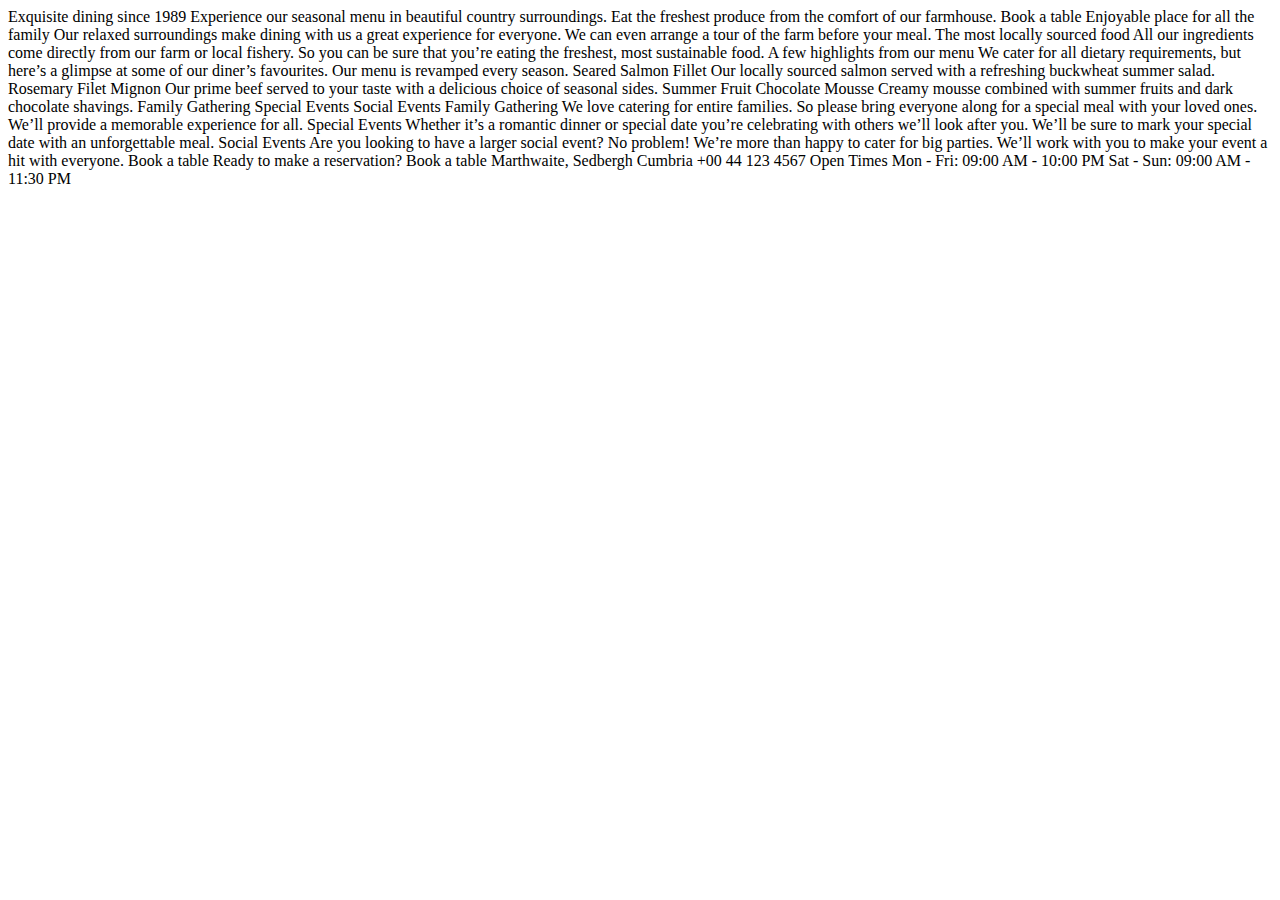
==== starter-code/index.html @ 9a31bda8 "Initializing repo with assets" ====
<!DOCTYPE html>
<html lang="en">
<head>
  <meta charset="UTF-8">
  <meta name="viewport" content="width=device-width, initial-scale=1.0">

  <link rel="icon" type="image/png" sizes="32x32" href="./images/favicon-32x32.png">
  
  <title>Frontend Mentor | Dine Website Challenge</title>
</head>
<body>

  Exquisite dining since 1989

  Experience our seasonal menu in beautiful country surroundings. Eat the freshest produce from 
  the comfort of our farmhouse.

  Book a table



  Enjoyable place for all the family

  Our relaxed surroundings make dining with us a great experience for everyone. We can even arrange 
  a tour of the farm before your meal.

  The most locally sourced food

  All our ingredients come directly from our farm or local fishery. So you can be sure that you’re 
  eating the freshest, most sustainable food.



  A few highlights from our menu

  We cater for all dietary requirements, but here’s a glimpse at some of our diner’s favourites. 
  Our menu is revamped every season.

  Seared Salmon Fillet
  Our locally sourced salmon served with a refreshing buckwheat summer salad.

  Rosemary Filet Mignon
  Our prime beef served to your taste with a delicious choice of seasonal sides.

  Summer Fruit Chocolate Mousse
  Creamy mousse combined with summer fruits and dark chocolate shavings.



  Family Gathering
  Special Events
  Social Events

  Family Gathering
  We love catering for entire families. So please bring everyone along for a special meal with your 
  loved ones. We’ll provide a memorable experience for all.

  Special Events
  Whether it’s a romantic dinner or special date you’re celebrating with others we’ll look after you. 
  We’ll be sure to mark your special date with an unforgettable meal.

  Social Events
  Are you looking to have a larger social event? No problem! We’re more than happy to cater for big 
  parties. We’ll work with you to make your event a hit with everyone.

  Book a table



  Ready to make a reservation?

  Book a table



  Marthwaite, Sedbergh
  Cumbria
  +00 44 123 4567

  Open Times
  Mon - Fri: 09:00 AM - 10:00 PM
  Sat - Sun: 09:00 AM - 11:30 PM

</body>
</html>
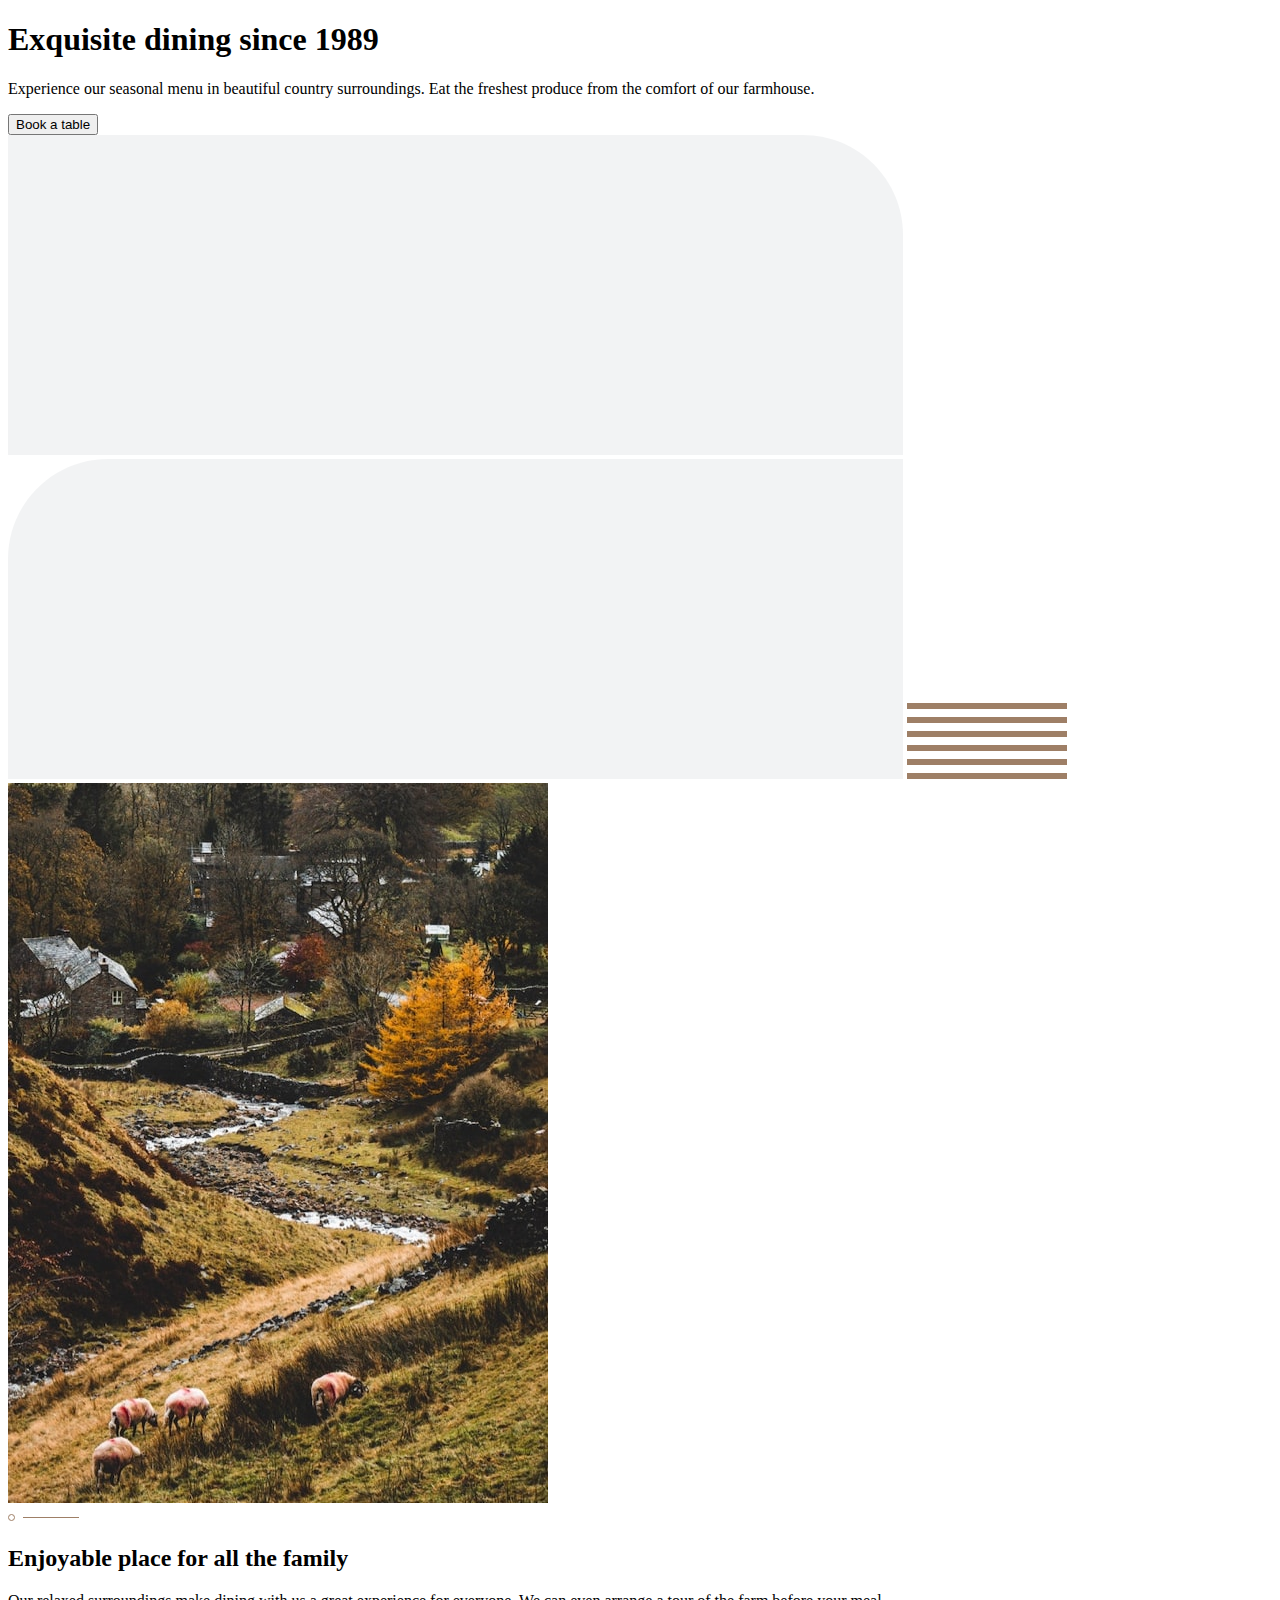
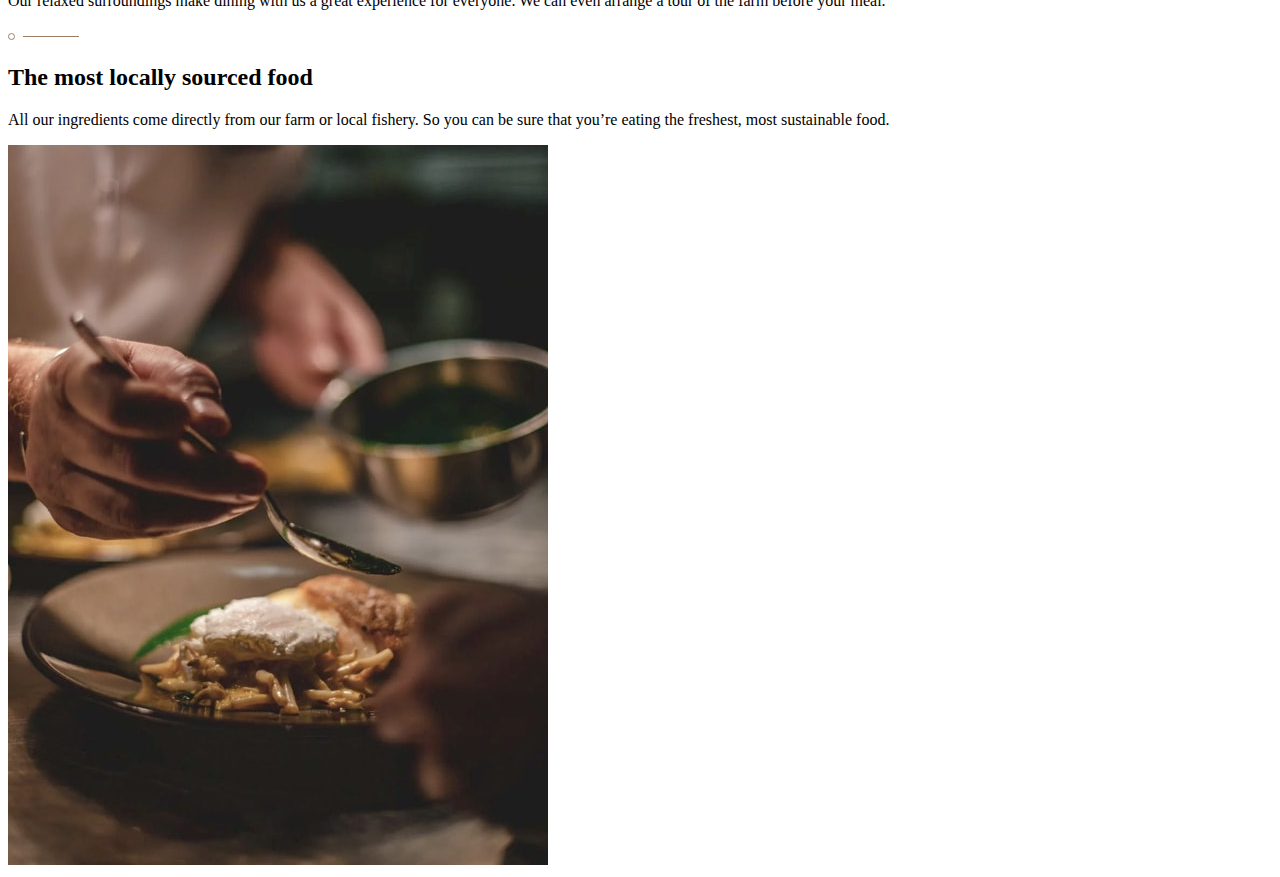
==== commit 13707681: "First section with responsive layout" ====
--- a/starter-code/index.html
+++ b/starter-code/index.html
@@ -1,85 +1,61 @@
 <!DOCTYPE html>
 <html lang="en">
+
 <head>
   <meta charset="UTF-8">
   <meta name="viewport" content="width=device-width, initial-scale=1.0">
 
   <link rel="icon" type="image/png" sizes="32x32" href="./images/favicon-32x32.png">
-  
+  <link rel="stylesheet" href="../css/style.css">
   <title>Frontend Mentor | Dine Website Challenge</title>
 </head>
+
 <body>
+  <main role="main" class="hero_section">
+    <div class="logo"></div>
 
-  Exquisite dining since 1989
+    <div class="title" role="title">
+      <h1 class="heading_XL">Exquisite dining since 1989</h1>
+      <p class="body1">Experience our seasonal menu in beautiful country surroundings. Eat the freshest produce from
+        the comfort of our farmhouse.</p>
+      <button class="btnDark">Book a table</button>
+    </div>
+    <div class="hero_img col-12"></div>
+    <div class="image_filter"></div>
 
-  Experience our seasonal menu in beautiful country surroundings. Eat the freshest produce from 
-  the comfort of our farmhouse.
+  </main>
+  <section class="conteudo" role="region">
+    <img class="pattern1" src="/starter-code/images/patterns/pattern-curve-top-right.svg" alt="patter de fundo">
+    <img class="pattern2" src="/starter-code/images/patterns/pattern-curve-top-left.svg" alt="patter de fundo">
+    <img class="pattern3" src="/starter-code/images/patterns/pattern-lines.svg" alt="patter de fundo">
 
-  Book a table
+    <div class="enjoyable_place">
+      <img src="/starter-code/images/homepage/enjoyable-place-desktop.jpg" alt="mountain" width="540" height="720" />
 
-
-
-  Enjoyable place for all the family
-
-  Our relaxed surroundings make dining with us a great experience for everyone. We can even arrange 
-  a tour of the farm before your meal.
-
-  The most locally sourced food
-
-  All our ingredients come directly from our farm or local fishery. So you can be sure that you’re 
-  eating the freshest, most sustainable food.
-
-
-
-  A few highlights from our menu
-
-  We cater for all dietary requirements, but here’s a glimpse at some of our diner’s favourites. 
-  Our menu is revamped every season.
-
-  Seared Salmon Fillet
-  Our locally sourced salmon served with a refreshing buckwheat summer salad.
-
-  Rosemary Filet Mignon
-  Our prime beef served to your taste with a delicious choice of seasonal sides.
-
-  Summer Fruit Chocolate Mousse
-  Creamy mousse combined with summer fruits and dark chocolate shavings.
-
-
-
-  Family Gathering
-  Special Events
-  Social Events
-
-  Family Gathering
-  We love catering for entire families. So please bring everyone along for a special meal with your 
-  loved ones. We’ll provide a memorable experience for all.
-
-  Special Events
-  Whether it’s a romantic dinner or special date you’re celebrating with others we’ll look after you. 
-  We’ll be sure to mark your special date with an unforgettable meal.
-
-  Social Events
-  Are you looking to have a larger social event? No problem! We’re more than happy to cater for big 
-  parties. We’ll work with you to make your event a hit with everyone.
-
-  Book a table
-
-
-
-  Ready to make a reservation?
-
-  Book a table
-
-
-
-  Marthwaite, Sedbergh
-  Cumbria
-  +00 44 123 4567
-
-  Open Times
-  Mon - Fri: 09:00 AM - 10:00 PM
-  Sat - Sun: 09:00 AM - 11:30 PM
+      <div class="card card1">
+        <img class="divide" src="/starter-code/images/patterns/pattern-divide.svg" alt="divider">
+        <h2 class="heading_L">
+          Enjoyable place for all the family
+        </h2>
+        <p class="body2"> Our relaxed surroundings make dining with us a great experience for everyone. We can even
+          arrange
+          a tour of the farm before your meal.
+        </p>
+      </div>
+    </div>
+    <div class="sourced_food">
+      <div class="card card2">
+        <img class="divide" src="/starter-code/images/patterns/pattern-divide.svg" alt="divider">
+        <h2 class="heading_L">
+          The most locally sourced food
+        </h2>
+        <p class="body2"> All our ingredients come directly from our farm or local fishery. So you can be sure that you’re
+          eating the freshest, most sustainable food.
+        </p>
+      </div>
+      <img src="/starter-code/images/homepage/locally-sourced-desktop.jpg" alt="food" width="540" height="720"/> 
+    </div>
+  </section>
 
 </body>
 </html>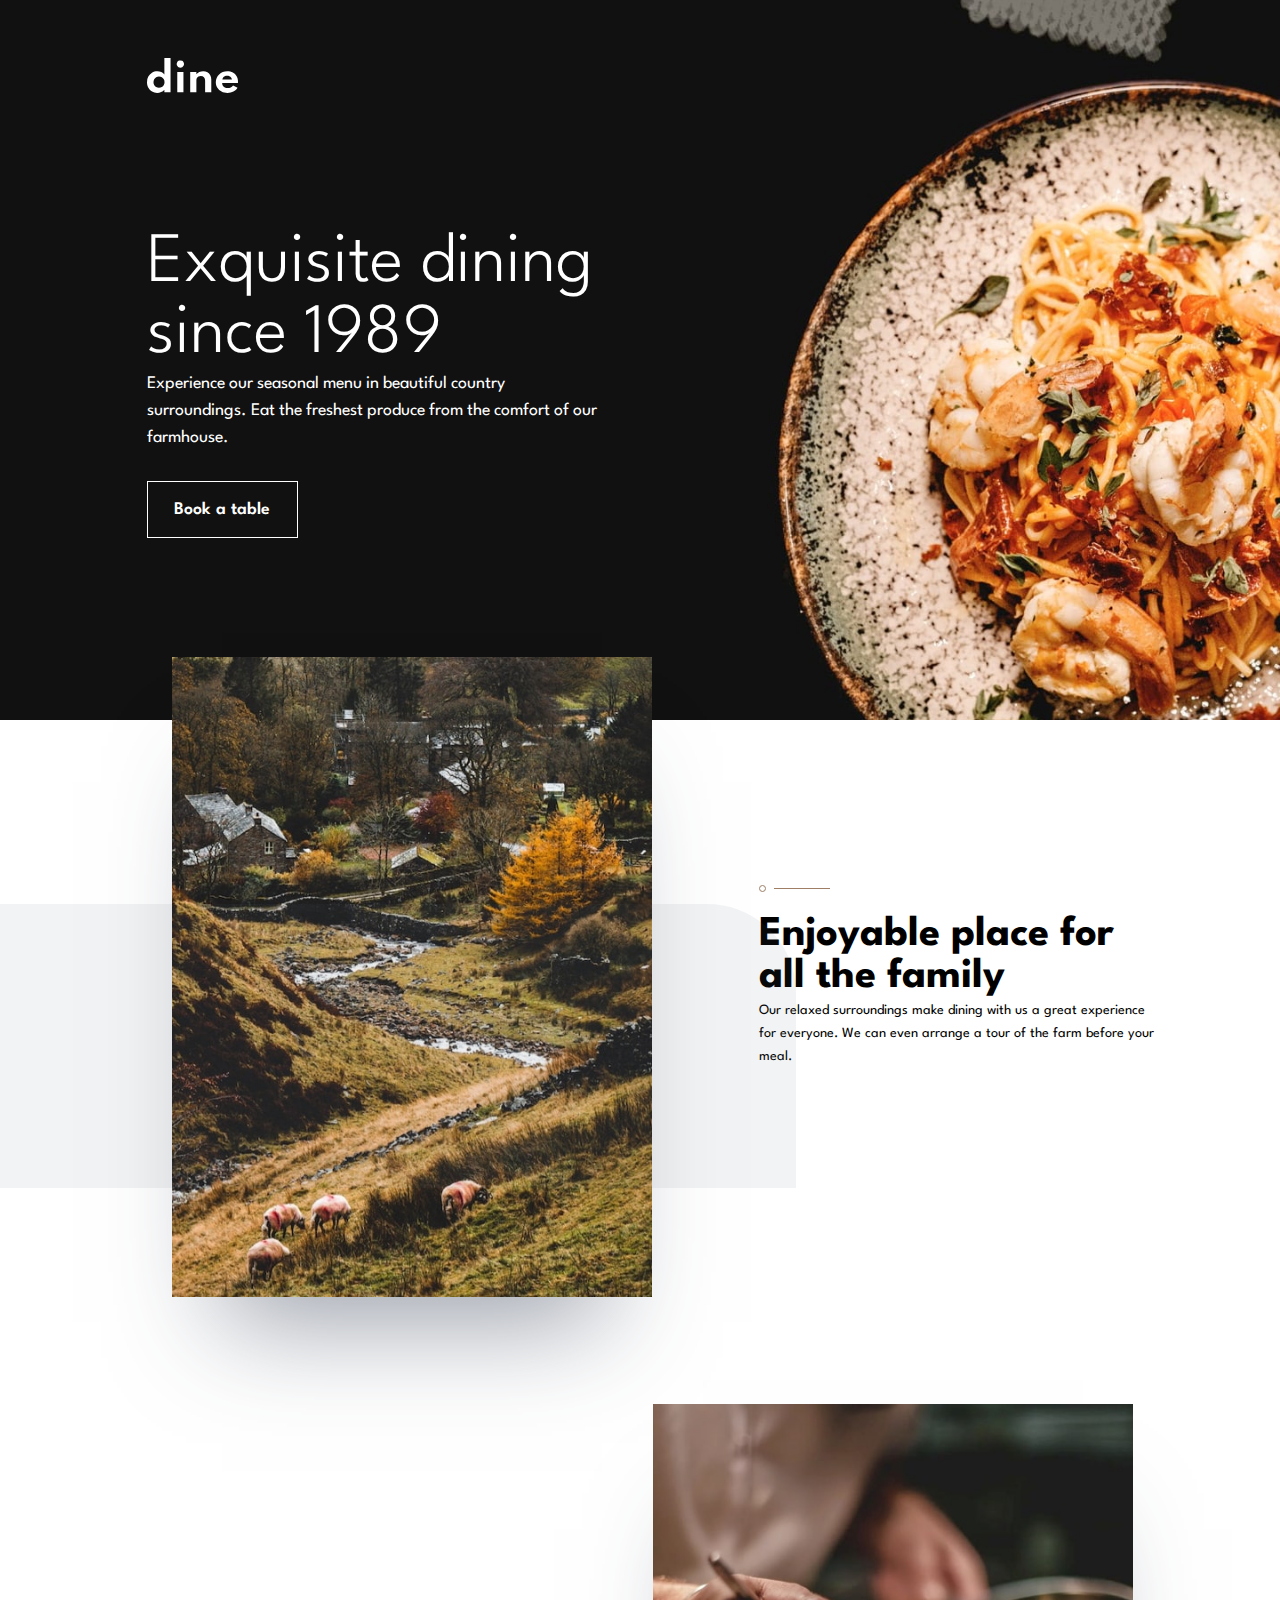
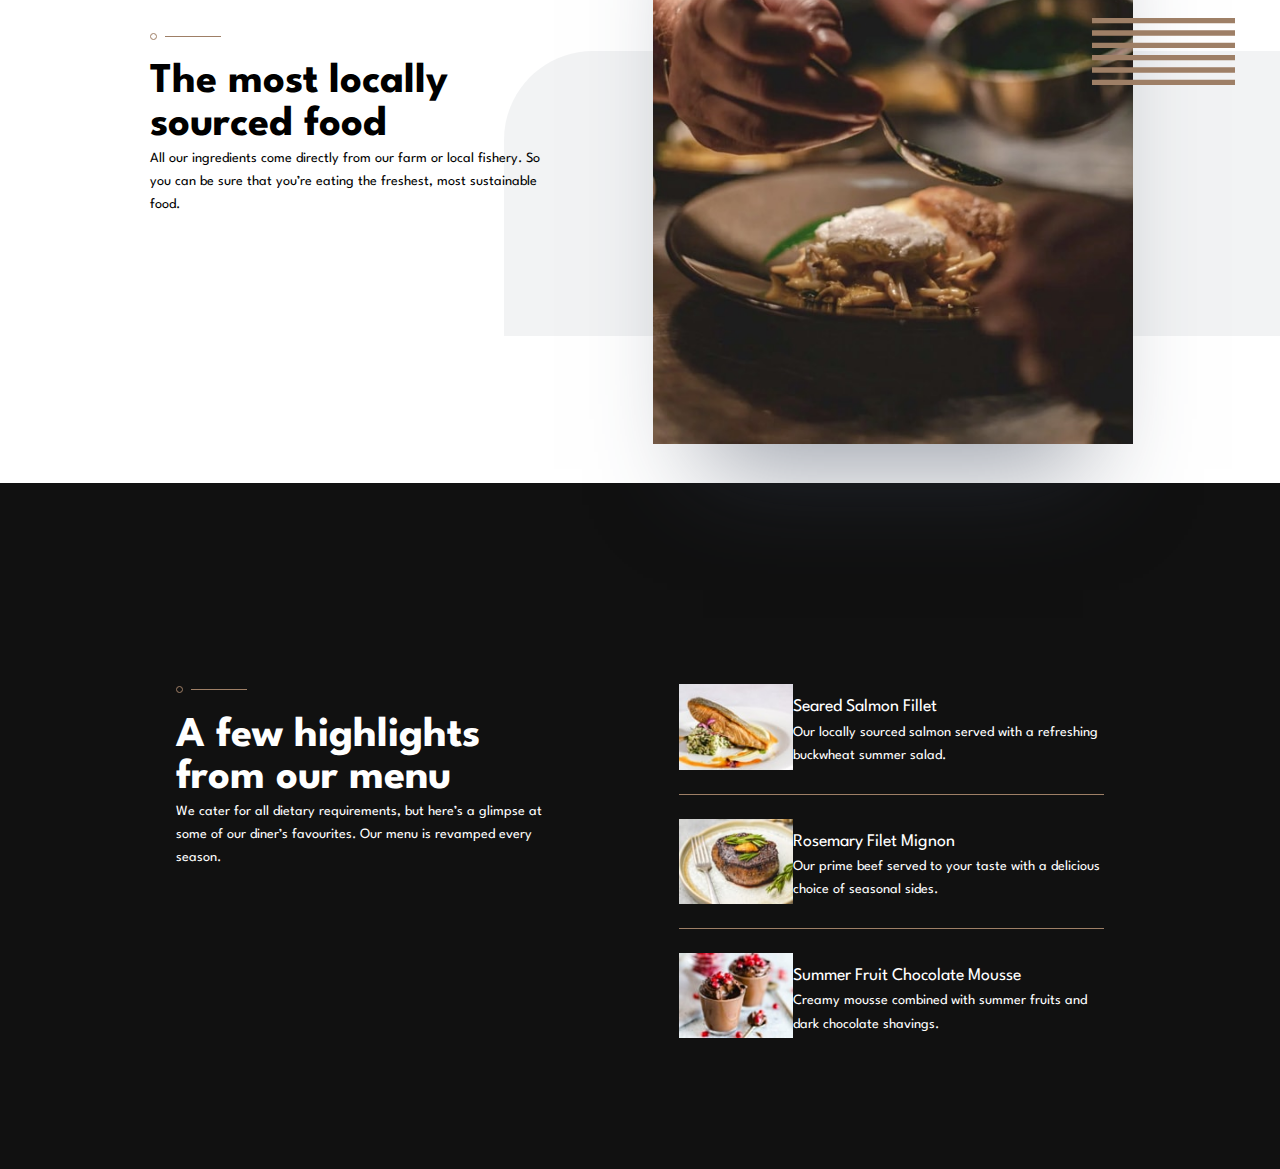
==== commit 0b31dda1: "static slider added with style" ====
--- a/starter-code/index.html
+++ b/starter-code/index.html
@@ -49,13 +49,61 @@
         <h2 class="heading_L">
           The most locally sourced food
         </h2>
-        <p class="body2"> All our ingredients come directly from our farm or local fishery. So you can be sure that you’re
+        <p class="body2"> All our ingredients come directly from our farm or local fishery. So you can be sure that
+          you’re
           eating the freshest, most sustainable food.
         </p>
       </div>
-      <img src="/starter-code/images/homepage/locally-sourced-desktop.jpg" alt="food" width="540" height="720"/> 
+      <img src="/starter-code/images/homepage/locally-sourced-desktop.jpg" alt="food" width="540" height="720" />
     </div>
   </section>
+  <div class="highlights">
+    <div class="card card3">
+      <img class="divide" src="/starter-code/images/patterns/pattern-divide.svg" alt="divider">
+      <h2 class="heading_L">
+        A few highlights from our menu
+      </h2>
+      <p class="body2"> We cater for all dietary requirements, but here’s a glimpse at some of our diner’s favourites.
+        Our menu is revamped every season.
+      </p>
+    </div>
+      <div class="highlights_menu">
+        <div class="menu_item" id="menu_item">
+          <img src="/starter-code/images/homepage/salmon-desktop-tablet.jpg" alt="salmon menu">
+          <div class="menu_card">
+            <p class="body1">
+              Seared Salmon Fillet
+            </p>
+            <p class="body2">
+              Our locally sourced salmon served with a refreshing buckwheat summer salad.
+            </p>
+          </div>
+        </div>
+        <div class="menu_item" id="menu_item">
+          <img src="/starter-code/images/homepage/beef-desktop-tablet.jpg" alt="filet mignon menu">
+          <div class="menu_card">
+            <p class="body1">
+              Rosemary Filet Mignon
+            </p>
+            <p class="body2">
+              Our prime beef served to your taste with a delicious choice of seasonal sides.
+            </p>
+          </div>
+        </div>
+        <div class="menu_item" id="menu_item">
+          <img src="/starter-code/images/homepage/chocolate-desktop-tablet.jpg" alt="chocolate mousse">
+          <div class="menu_card">
+            <p class="body1">
+              Summer Fruit Chocolate Mousse
+            </p>
+            <p class="body2">
+              Creamy mousse combined with summer fruits and dark chocolate shavings.
+            </p>
+          </div>
+        </div>
+      </div>
+    
+  </div>
+</body>
 
-</body>
 </html>--- a/css/style.css
+++ b/css/style.css
@@ -0,0 +1,305 @@
+@import url('https://fonts.googleapis.com/css2?family=League+Spartan:wght@300;400;600;700&display=swap');
+
+:root{
+
+    /*.................PRIMARY COLORS.................*/
+    --beaver: #9e7f66;
+    --codGray: #111111;
+
+    /*.................SECUNDARY COLORS.................*/
+    --mirage: #17192b;
+    --ebonyClay: #242b37;
+    --shuttleGray: #5c6779;
+}
+
+*{
+    font-family: 'League Spartan', sans-serif;
+    box-sizing: border-box;
+    margin: 0;
+    padding: 0;
+}
+
+body{
+    width: 100%;
+    overflow-x: hidden;
+}
+
+/*.................TYPO & BUTTON SETUP.................*/
+.heading_XL{
+    font-size: clamp(2rem, 5.55vw, 6rem);
+    font-weight: 300;
+    line-height: 5.55vw;
+    letter-spacing: -1;
+}
+
+.heading_L{
+    font-size: clamp(1.5rem, 3.33vw, 3rem);
+    font-weight: 700;
+    line-height: 3.33vw;
+    letter-spacing: -0.5;
+}
+
+.heading_M{
+    font-size: clamp(0.75rem, 1.388vw, 1.5rem);
+    font-weight: 700;
+    line-height: 1.666vw;
+    letter-spacing: -0.25;
+}
+
+.heading_S{
+    font-size: clamp(0.5rem, 1.180vw, 0.75rem);
+    font-weight: 700;
+    line-height: 1.944vw;
+    letter-spacing: -2.5;
+}
+
+.body1{
+    font-size: clamp(0.9rem, 1.388vw, 1.6rem);
+    font-weight: 400;
+    line-height: 2.083vw;
+}
+
+.body2{
+    font-size: 1.11vw;
+    font-weight: 400;
+    line-height: 1.80vw;
+}
+
+.btnDark{
+    width:11.80vw;
+    height:4.45vw;
+    font-size: clamp(0.9rem, 1.388vw, 1.6rem);
+    font-weight:600;
+    color:#fff;
+    border:1px solid #fff;
+    background: transparent;
+    padding:14px;
+}
+
+.btnDark:hover{
+    color:var(--codGray);
+    border:1px solid #fff;
+    background: #fff;
+}
+
+.btnDark:disabled{
+    opacity: .25;
+}
+
+.btnLight{
+    width:11.80vw;
+    height:4.45vw;
+    font-size: clamp(0.9rem, 1.388vw, 1.6rem);
+    font-weight:600;
+    color:var(--codGray);
+    border:1px solid var(--codGray);
+    background: transparent;
+}
+
+.btnLight:hover{
+    color:#fff;
+    border:1px solid var(--codGray);
+    background: var(--codGray);
+}
+
+.btnLight:disabled{
+    opacity: .25;
+}
+
+
+.hero_section{
+    display: flex;
+    flex-direction: column;
+    background-image: url('../starter-code/images/homepage/hero-bg-desktop.jpg');
+    background-size: cover;
+    background-position: center;
+    background-repeat: no-repeat;
+    width: 100vw;
+    aspect-ratio: 16/9;
+   
+}
+
+
+.logo{
+    position: relative;
+    left:11.458vw;
+    margin-top: 4.514vw;
+    width: 7.15vw;
+    height: 2.78vw;
+    background-image: url(../starter-code/images/logo.svg);
+    background-size: cover;
+    
+   
+}
+
+.title {
+   
+    position: relative;
+    left: 11.458vw;
+    width:35.20vw;
+    height:25.28vw;
+    display: flex;
+    flex-direction: column;
+    color: #fff;
+    margin-top: 10.625vw;
+}
+
+.title h1{
+    margin-top: 0px;;
+}
+
+.title>button{
+    margin-top: 30px;
+}
+
+.conteudo{
+    position: relative;
+    top: -3vw;
+    width: 100vw;
+    display: flex;
+    flex-direction: column;
+}
+
+.enjoyable_place{ 
+    display: flex;
+    flex-direction: row;
+    margin-top:-25px;
+    justify-content: center;
+    align-items: center;
+    
+}
+
+.enjoyable_place>img{
+    width:37.5vw;
+    height: 50vw;
+    object-fit: cover;
+    margin-left: 155px;
+    box-shadow: 0px 75px 100px -50px rgba(56, 66, 85, 0.503223);
+   
+}
+
+.card{
+    width: 31vw;
+}
+
+.card1{
+    margin: 11.8vw 8.33vw;
+}
+.divide{
+    margin-bottom: 1.39vw;
+}
+
+.pattern1{
+    position:absolute;
+    top:17.36vw;
+    width:62.15vw;
+}
+
+.pattern2{
+    position: absolute;
+    top: 75.764vw;
+    width: 62.15vw;
+    right:-20px;
+}
+.pattern3{
+    position: absolute;
+    top: 73.12vw;
+    width: 11.12vw;
+    right:3.54vw;
+    z-index: 99;
+}
+.sourced_food{ 
+    position: relative;
+    display: flex; 
+    margin-top:8.40vw;
+    justify-content: right;
+    align-items: center;
+    align-items: right;
+    right:11.46vw;
+
+    
+}
+.sourced_food>img{
+    width:37.5vw;
+    height: 50vw;
+    max-width: 540px;
+    max-height: 720px;
+    object-fit: cover;
+    box-shadow: 0px 75px 100px -50px rgba(56, 66, 85, 0.503223);
+}
+
+.card2, .card3{
+    margin-right: 8.33vw;
+}
+
+.card3{
+    margin-top: 2vw;
+    color:#fff;
+}
+.highlights{
+    display: flex;
+    align-items: top;
+    justify-content: center;
+    background: var(--codGray);
+    padding: 13.88vw 11.46vw 8.33vw;
+    
+}
+
+.menu_item{
+    display: flex;
+    color:#fff;
+    padding: 1.5rem 0;
+    border-bottom: 1px solid var(--beaver);
+}
+
+.menu_item:last-child{
+    border: none;
+}
+.menu_item>img{
+    width:8.89vw;
+}
+.divide1{
+    width: 32px;
+    height:1px;
+    background: var(--beaver);
+    margin-right: 30px;
+    margin-top:18px;
+}
+
+.menu_card{
+    width:24.3vw;
+    margin-top:10px;
+    padding: 0;
+}
+
+.slider{
+    padding: 11.11vw 11.458vw;
+    
+}
+
+.card_slider{
+    display: flex;;
+}
+.card_slider>img{
+    width:37.5vw;
+    height: 50vw;
+    object-fit: cover;
+    box-shadow: 0px 75px 100px -50px rgba(56, 66, 85, 0.503223);  
+}
+
+.event_options{
+    display: flex;
+    flex-direction: column;
+}
+
+.event_options>a{
+    text-decoration: none;
+    color:var(--codGray)
+}
+
+.selector{
+    width:95px;
+    height:1px;
+    background:var(--beaver);
+    margin-right: 32px;
+}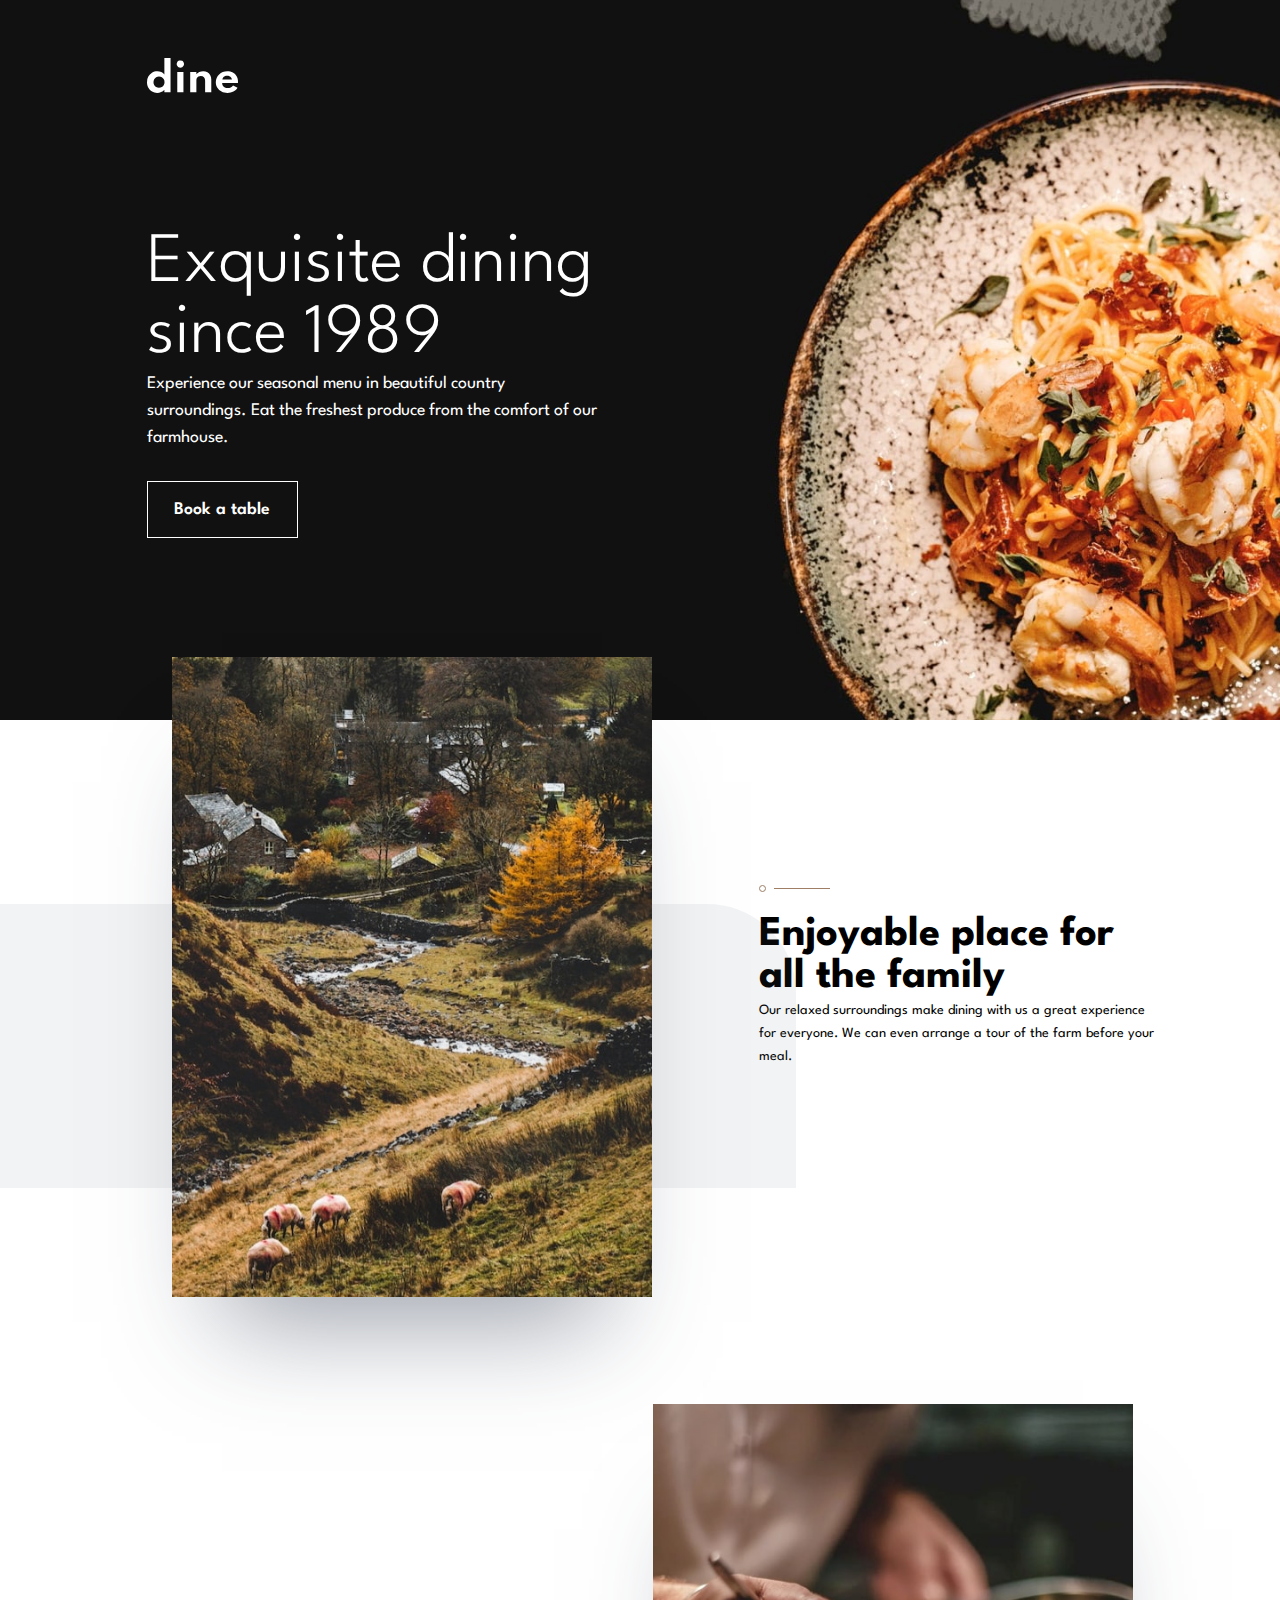
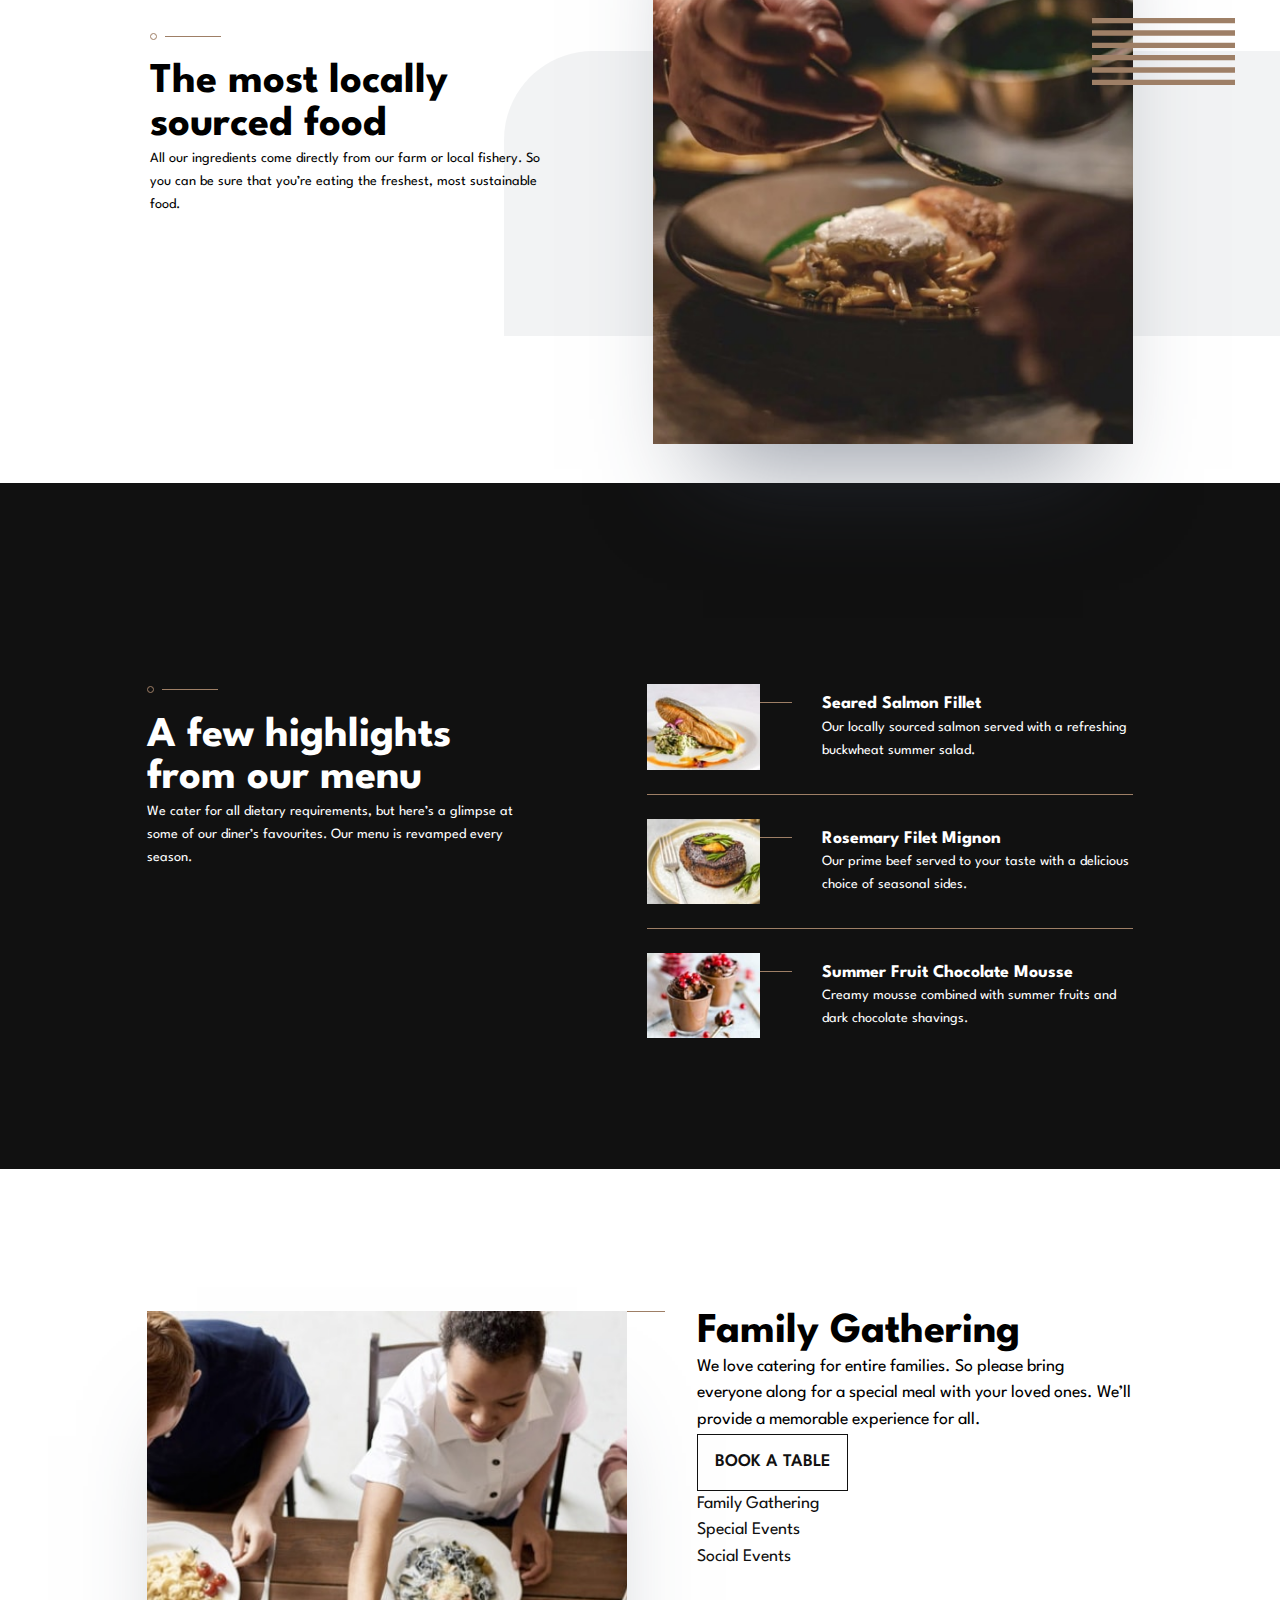
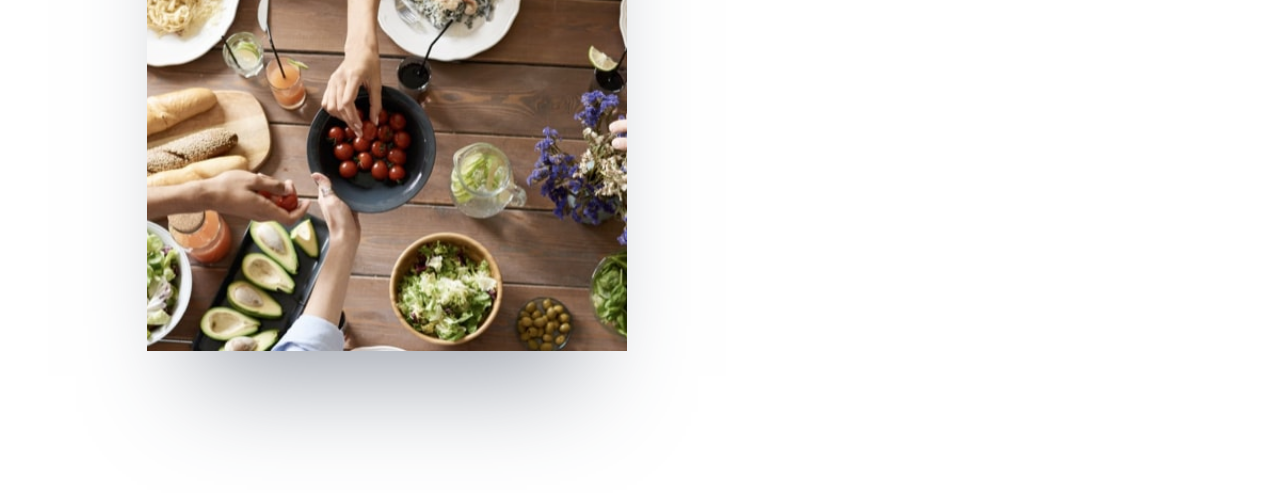
==== commit 910a02a4: "added comments to html index" ====
--- a/starter-code/index.html
+++ b/starter-code/index.html
@@ -11,6 +11,9 @@
 </head>
 
 <body>
+
+  <!--            Hero section             -->
+
   <main role="main" class="hero_section">
     <div class="logo"></div>
 
@@ -24,6 +27,11 @@
     <div class="image_filter"></div>
 
   </main>
+
+  <!--            end Hero section             -->
+
+  <!--             about us section             -->
+
   <section class="conteudo" role="region">
     <img class="pattern1" src="/starter-code/images/patterns/pattern-curve-top-right.svg" alt="patter de fundo">
     <img class="pattern2" src="/starter-code/images/patterns/pattern-curve-top-left.svg" alt="patter de fundo">
@@ -57,6 +65,11 @@
       <img src="/starter-code/images/homepage/locally-sourced-desktop.jpg" alt="food" width="540" height="720" />
     </div>
   </section>
+
+  <!--            end about us section             -->
+
+  <!--         highlights from menu section        -->
+
   <div class="highlights">
     <div class="card card3">
       <img class="divide" src="/starter-code/images/patterns/pattern-divide.svg" alt="divider">
@@ -70,8 +83,9 @@
       <div class="highlights_menu">
         <div class="menu_item" id="menu_item">
           <img src="/starter-code/images/homepage/salmon-desktop-tablet.jpg" alt="salmon menu">
+          <div class="divide1"></div>
           <div class="menu_card">
-            <p class="body1">
+            <p class="heading_M">
               Seared Salmon Fillet
             </p>
             <p class="body2">
@@ -81,8 +95,9 @@
         </div>
         <div class="menu_item" id="menu_item">
           <img src="/starter-code/images/homepage/beef-desktop-tablet.jpg" alt="filet mignon menu">
+          <div class="divide1"></div>
           <div class="menu_card">
-            <p class="body1">
+            <p class="heading_M">
               Rosemary Filet Mignon
             </p>
             <p class="body2">
@@ -92,8 +107,9 @@
         </div>
         <div class="menu_item" id="menu_item">
           <img src="/starter-code/images/homepage/chocolate-desktop-tablet.jpg" alt="chocolate mousse">
+          <div class="divide1"></div>
           <div class="menu_card">
-            <p class="body1">
+            <p class="heading_M">
               Summer Fruit Chocolate Mousse
             </p>
             <p class="body2">
@@ -101,9 +117,37 @@
             </p>
           </div>
         </div>
+      </div>   
+  </div>
+
+  <!--        end highlights from menu section        -->
+
+  <!--            slider/booking section             -->
+
+  <section class="slider">
+    <div class="card_slider slider1">
+      <img src="/starter-code/images/homepage/family-gathering-desktop.jpg" alt="family photo">
+      <div class="selector"></div>
+      <div class="event_description">
+        <div class="event_type">
+          <h2 class="heading_L">
+            Family Gathering
+          </h2>
+          <p class="body1">
+            We love catering for entire families. So please bring everyone along for a special meal with your
+            loved ones. We’ll provide a memorable experience for all.
+          </p>
+        </div>
+        <button class="btnLight">BOOK A TABLE</button>
+        <div class="event_options">
+          <a href="#" class="body1">Family Gathering</a>
+          <a href="#" class="body1">Special Events</a>
+          <a href="#" class="body1">Social Events</a>
+        </div>
       </div>
+    </div>  
     
-  </div>
+  </section>
 </body>
 
 </html>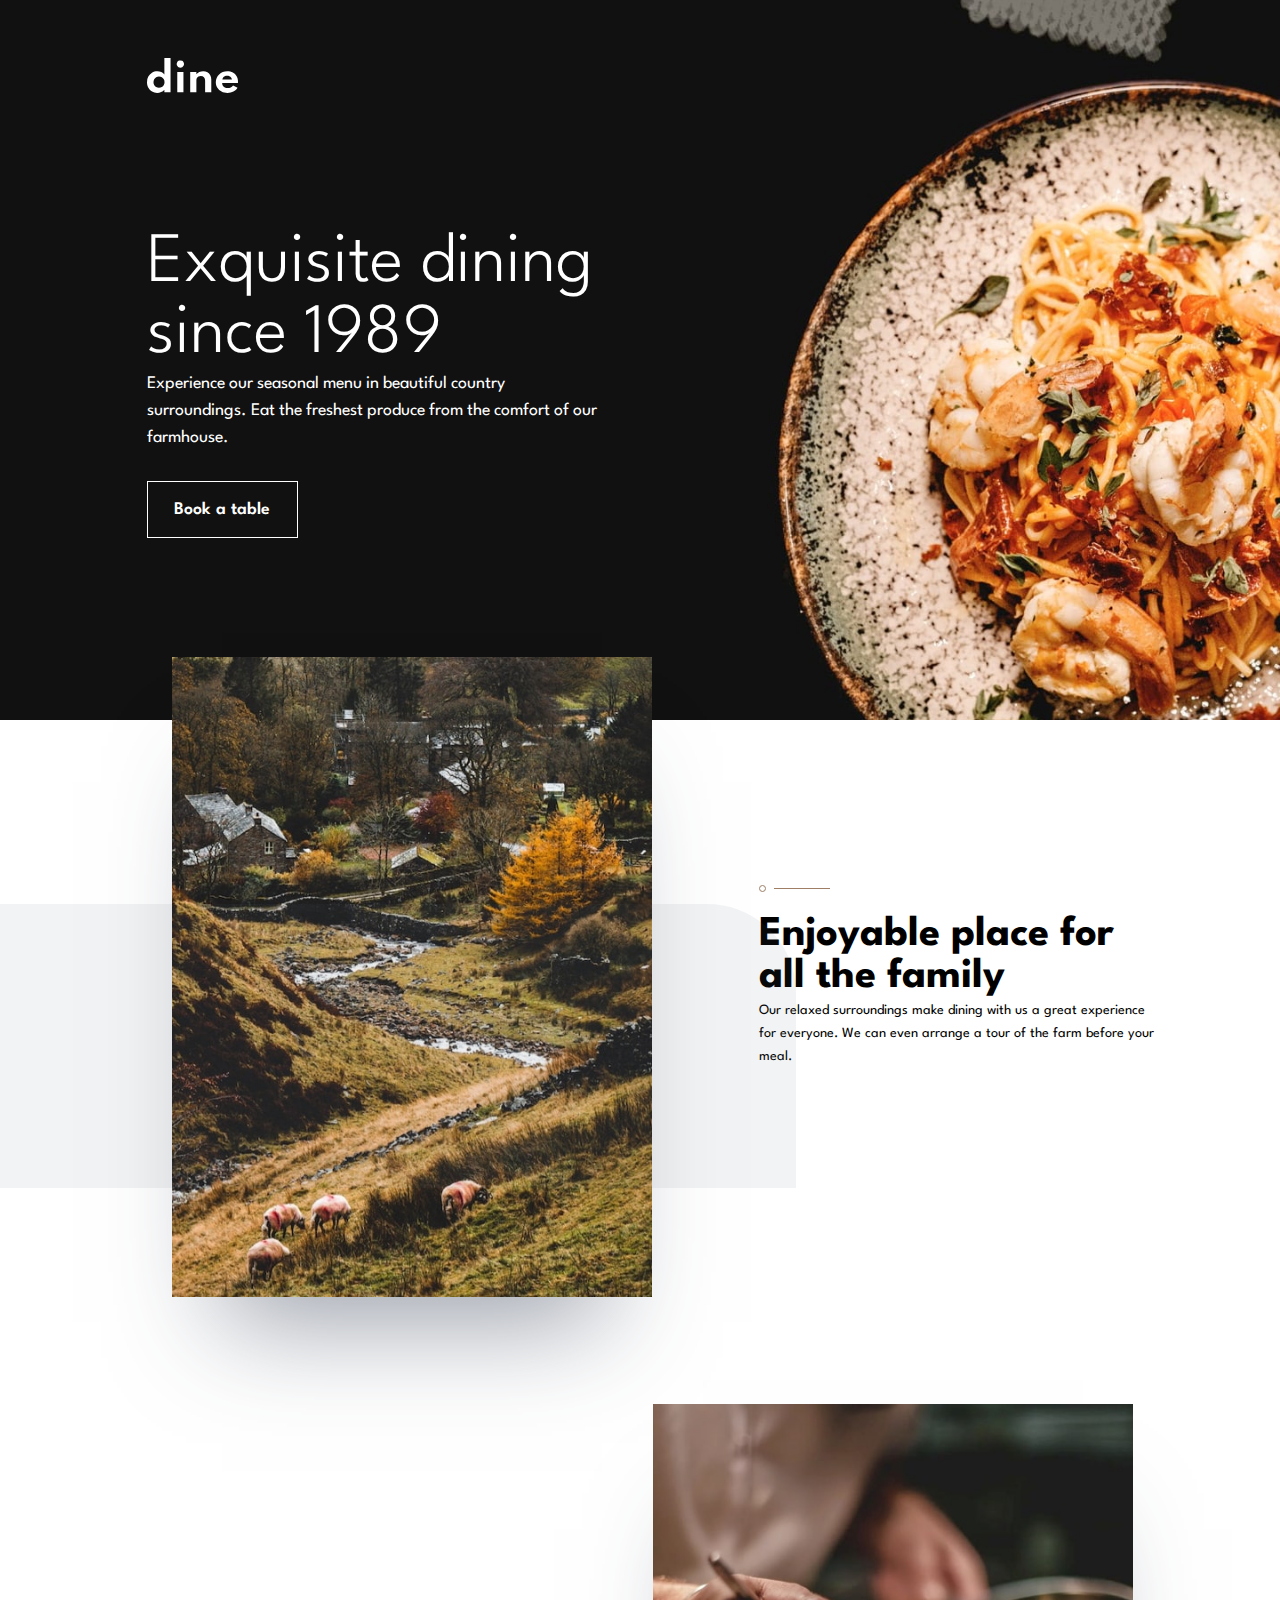
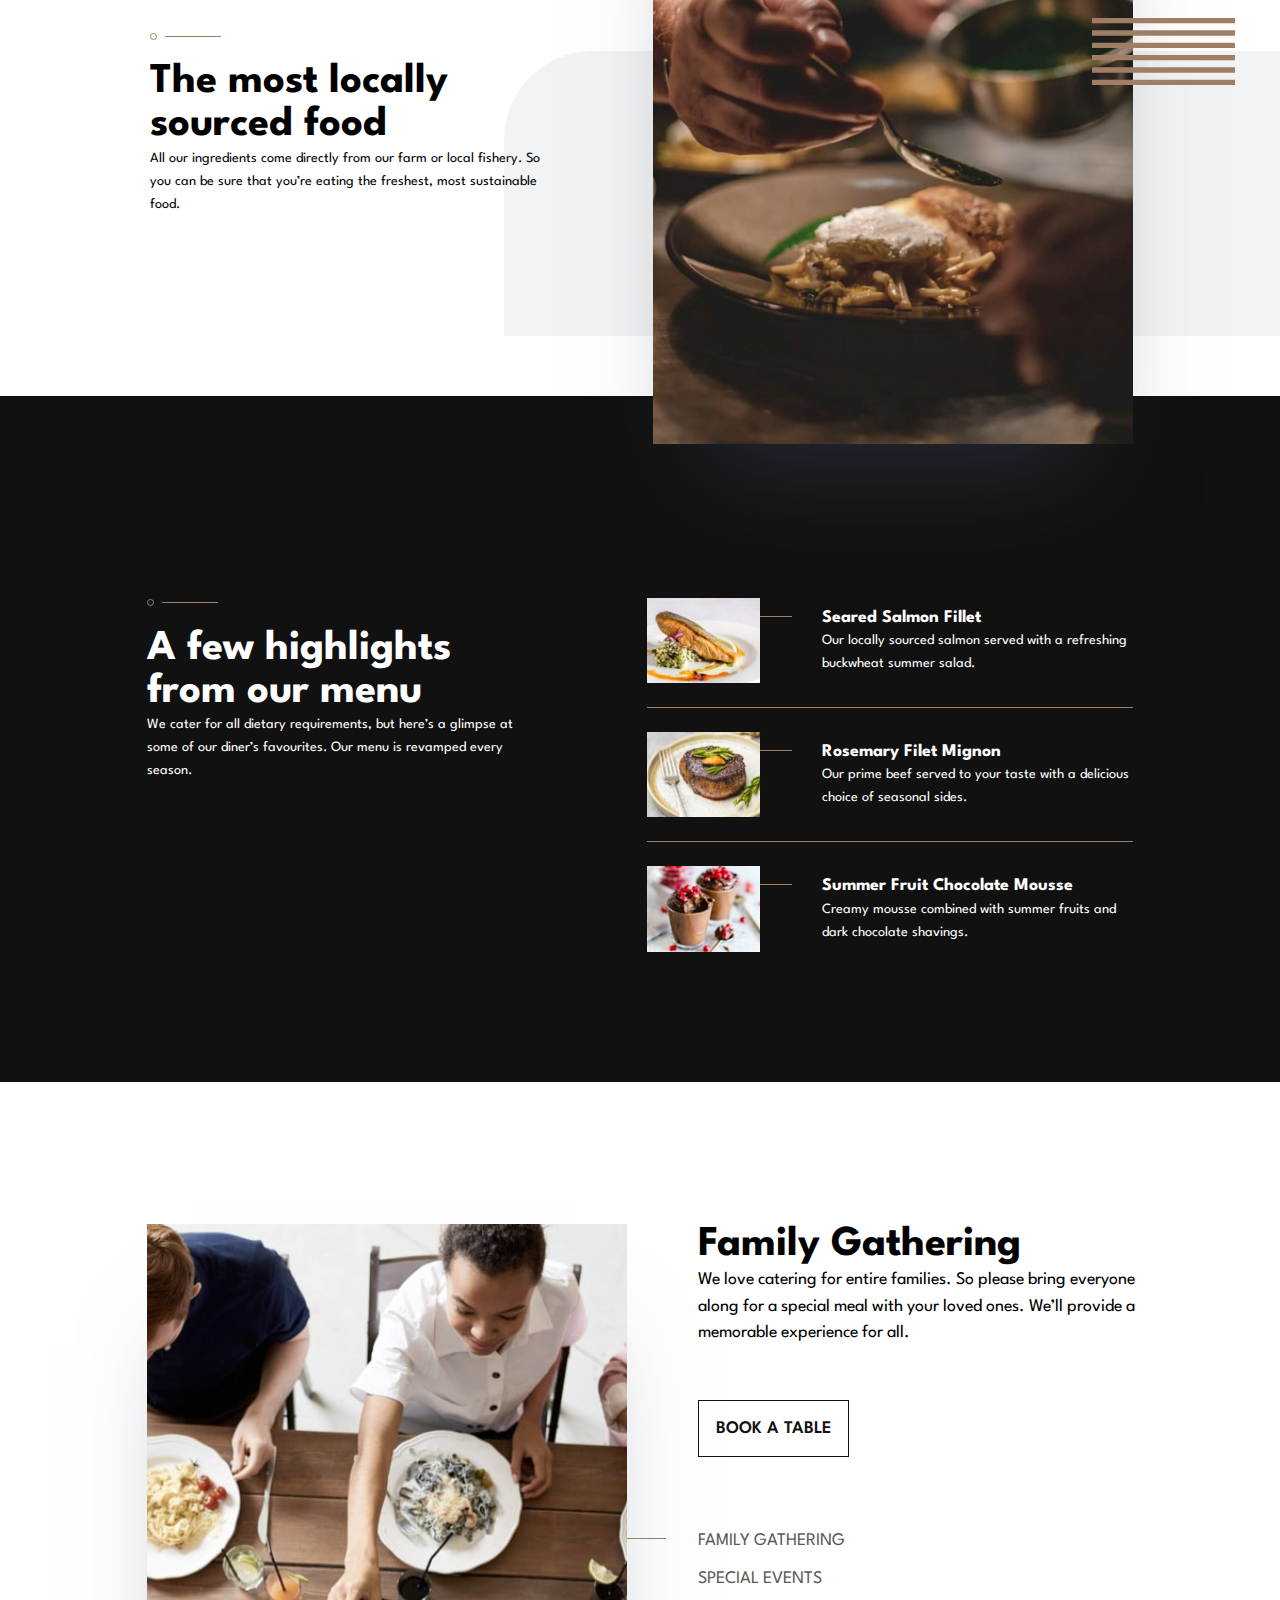
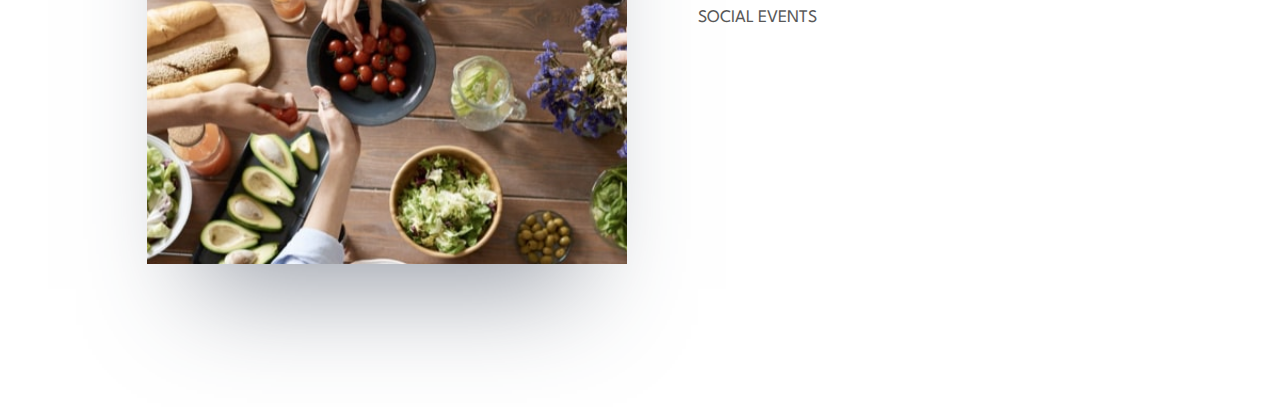
==== commit 47dd6fcd: "added app.js to animate the events carousel" ====
--- a/starter-code/index.html
+++ b/starter-code/index.html
@@ -8,6 +8,8 @@
   <link rel="icon" type="image/png" sizes="32x32" href="./images/favicon-32x32.png">
   <link rel="stylesheet" href="../css/style.css">
   <title>Frontend Mentor | Dine Website Challenge</title>
+  <script src="https://ajax.googleapis.com/ajax/libs/jquery/3.6.3/jquery.min.js"></script>
+  <script src="/js/app.js"></script>
 </head>
 
 <body>
@@ -80,44 +82,44 @@
         Our menu is revamped every season.
       </p>
     </div>
-      <div class="highlights_menu">
-        <div class="menu_item" id="menu_item">
-          <img src="/starter-code/images/homepage/salmon-desktop-tablet.jpg" alt="salmon menu">
-          <div class="divide1"></div>
-          <div class="menu_card">
-            <p class="heading_M">
-              Seared Salmon Fillet
-            </p>
-            <p class="body2">
-              Our locally sourced salmon served with a refreshing buckwheat summer salad.
-            </p>
-          </div>
+    <div class="highlights_menu">
+      <div class="menu_item" id="menu_item">
+        <img src="/starter-code/images/homepage/salmon-desktop-tablet.jpg" alt="salmon menu">
+        <div class="divide1"></div>
+        <div class="menu_card">
+          <p class="heading_M">
+            Seared Salmon Fillet
+          </p>
+          <p class="body2">
+            Our locally sourced salmon served with a refreshing buckwheat summer salad.
+          </p>
         </div>
-        <div class="menu_item" id="menu_item">
-          <img src="/starter-code/images/homepage/beef-desktop-tablet.jpg" alt="filet mignon menu">
-          <div class="divide1"></div>
-          <div class="menu_card">
-            <p class="heading_M">
-              Rosemary Filet Mignon
-            </p>
-            <p class="body2">
-              Our prime beef served to your taste with a delicious choice of seasonal sides.
-            </p>
-          </div>
+      </div>
+      <div class="menu_item" id="menu_item">
+        <img src="/starter-code/images/homepage/beef-desktop-tablet.jpg" alt="filet mignon menu">
+        <div class="divide1"></div>
+        <div class="menu_card">
+          <p class="heading_M">
+            Rosemary Filet Mignon
+          </p>
+          <p class="body2">
+            Our prime beef served to your taste with a delicious choice of seasonal sides.
+          </p>
         </div>
-        <div class="menu_item" id="menu_item">
-          <img src="/starter-code/images/homepage/chocolate-desktop-tablet.jpg" alt="chocolate mousse">
-          <div class="divide1"></div>
-          <div class="menu_card">
-            <p class="heading_M">
-              Summer Fruit Chocolate Mousse
-            </p>
-            <p class="body2">
-              Creamy mousse combined with summer fruits and dark chocolate shavings.
-            </p>
-          </div>
+      </div>
+      <div class="menu_item" id="menu_item">
+        <img src="/starter-code/images/homepage/chocolate-desktop-tablet.jpg" alt="chocolate mousse">
+        <div class="divide1"></div>
+        <div class="menu_card">
+          <p class="heading_M">
+            Summer Fruit Chocolate Mousse
+          </p>
+          <p class="body2">
+            Creamy mousse combined with summer fruits and dark chocolate shavings.
+          </p>
         </div>
-      </div>   
+      </div>
+    </div>
   </div>
 
   <!--        end highlights from menu section        -->
@@ -125,28 +127,71 @@
   <!--            slider/booking section             -->
 
   <section class="slider">
-    <div class="card_slider slider1">
-      <img src="/starter-code/images/homepage/family-gathering-desktop.jpg" alt="family photo">
-      <div class="selector"></div>
-      <div class="event_description">
-        <div class="event_type">
-          <h2 class="heading_L">
-            Family Gathering
-          </h2>
-          <p class="body1">
-            We love catering for entire families. So please bring everyone along for a special meal with your
-            loved ones. We’ll provide a memorable experience for all.
-          </p>
-        </div>
-        <button class="btnLight">BOOK A TABLE</button>
-        <div class="event_options">
-          <a href="#" class="body1">Family Gathering</a>
-          <a href="#" class="body1">Special Events</a>
-          <a href="#" class="body1">Social Events</a>
+    <div class="container">
+      <div class="card_slider slider1">
+        <img src="/starter-code/images/homepage/family-gathering-desktop.jpg" alt="family photo">
+        <div class="selector"></div>
+        <div class="event_description">
+          <div class="event_type">
+            <h2 class="heading_L">
+              Family Gathering
+            </h2>
+            <p class="body1">
+              We love catering for entire families. So please bring everyone along for a special meal with your
+              loved ones. We’ll provide a memorable experience for all.
+            </p>
+          </div>
+          <button class="btnLight">BOOK A TABLE</button>
+          <div class="event_options">
+            <p class="body1" onClick="showFamily()" id="family">Family Gathering</p>
+            <p class="body1" onClick="showSpecial()">Special Events</p>
+            <p class="body1" onClick="showSocial()">Social Events</p>
+          </div>
         </div>
       </div>
-    </div>  
-    
+      <div class="card_slider slider2">
+        <img src="/starter-code/images/homepage/special-events-desktop.jpg" alt="family photo">
+        <div class="selector2"></div>
+        <div class="event_description">
+          <div class="event_type">
+            <h2 class="heading_L">
+              Special Events
+            </h2>
+            <p class="body1">
+              Whether it’s a romantic dinner or special date you’re celebrating with others we’ll look after you.
+              We’ll be sure to mark your special date with an unforgettable meal.
+            </p>
+          </div>
+          <button class="btnLight">BOOK A TABLE</button>
+          <div class="event_options">
+            <p class="body1" onClick="showFamily()">Family Gathering</p>
+            <p class="body1" onClick="showSpecial()" id="special">Special Events</p>
+            <p class="body1" onClick="showSocial()">Social Events</p>
+          </div>
+        </div>
+      </div>
+      <div class="card_slider slider3">
+        <img src="/starter-code/images/homepage/social-events-desktop.jpg" alt="family photo">
+        <div class="selector3"></div>
+        <div class="event_description">
+          <div class="event_type">
+            <h2 class="heading_L">
+              Social Events
+            </h2>
+            <p class="body1">
+              Are you looking to have a larger social event? No problem! We’re more than happy to cater for big
+              parties. We’ll work with you to make your event a hit with everyone.
+            </p>
+          </div>
+          <button class="btnLight">BOOK A TABLE</button>
+          <div class="event_options">
+            <p class="body1" onClick="showFamily()">Family Gathering</p>
+            <p class="body1" onClick="showSpecial()">Special Events</p>
+            <p class="body1" onClick="showSocial()" id="social">Social Events</p>
+          </div>
+        </div>
+      </div>
+    </div>
   </section>
 </body>
 
--- a/css/style.css
+++ b/css/style.css
@@ -237,6 +237,7 @@
     color:#fff;
 }
 .highlights{
+    margin-top: -6.77vw;
     display: flex;
     align-items: top;
     justify-content: center;
@@ -275,10 +276,30 @@
 .slider{
     padding: 11.11vw 11.458vw;
     
+  
+}
+.container{
+    display: flex;
+    gap:400px;
+    transition: 0.8s ease-in;
+}
+
+.showSpecial{
+    transform: translateX(-140%);
+    transition: 0.8s ease-in;
+}
+.showSocial{
+    transform: translateX(-280%);
+    transition: 0.8s ease-in;
+}
+.showFamily{
+    transform: translateX(-0%);
+    transition: 0.8s ease-in;
 }
 
 .card_slider{
-    display: flex;;
+    display: flex;
+   
 }
 .card_slider>img{
     width:37.5vw;
@@ -286,20 +307,45 @@
     object-fit: cover;
     box-shadow: 0px 75px 100px -50px rgba(56, 66, 85, 0.503223);  
 }
-
+.event_description{
+    min-width: 31vw;
+}
+.event_type{
+    margin-bottom: 4.17vw;
+}
 .event_options{
+    margin-top: 5.50vw;
     display: flex;
     flex-direction: column;
 }
 
-.event_options>a{
-    text-decoration: none;
-    color:var(--codGray)
-}
-
-.selector{
+.event_options>p{
+    cursor: pointer;
+    color:var(--codGray);
+    margin-bottom: 0.75rem;
+    text-transform: uppercase;
+    opacity: .7;
+}
+
+.event_options>p:hover{
+    opacity: 1;
+}
+
+
+.selector, .selector2, .selector3{
+    
     width:95px;
     height:1px;
     background:var(--beaver);
     margin-right: 32px;
+}
+
+.selector{
+    margin-top: 24.50vw;
+}
+.selector2{
+    margin-top: 27.50vw;
+}
+.selector3{
+    margin-top: 30.50vw;
 }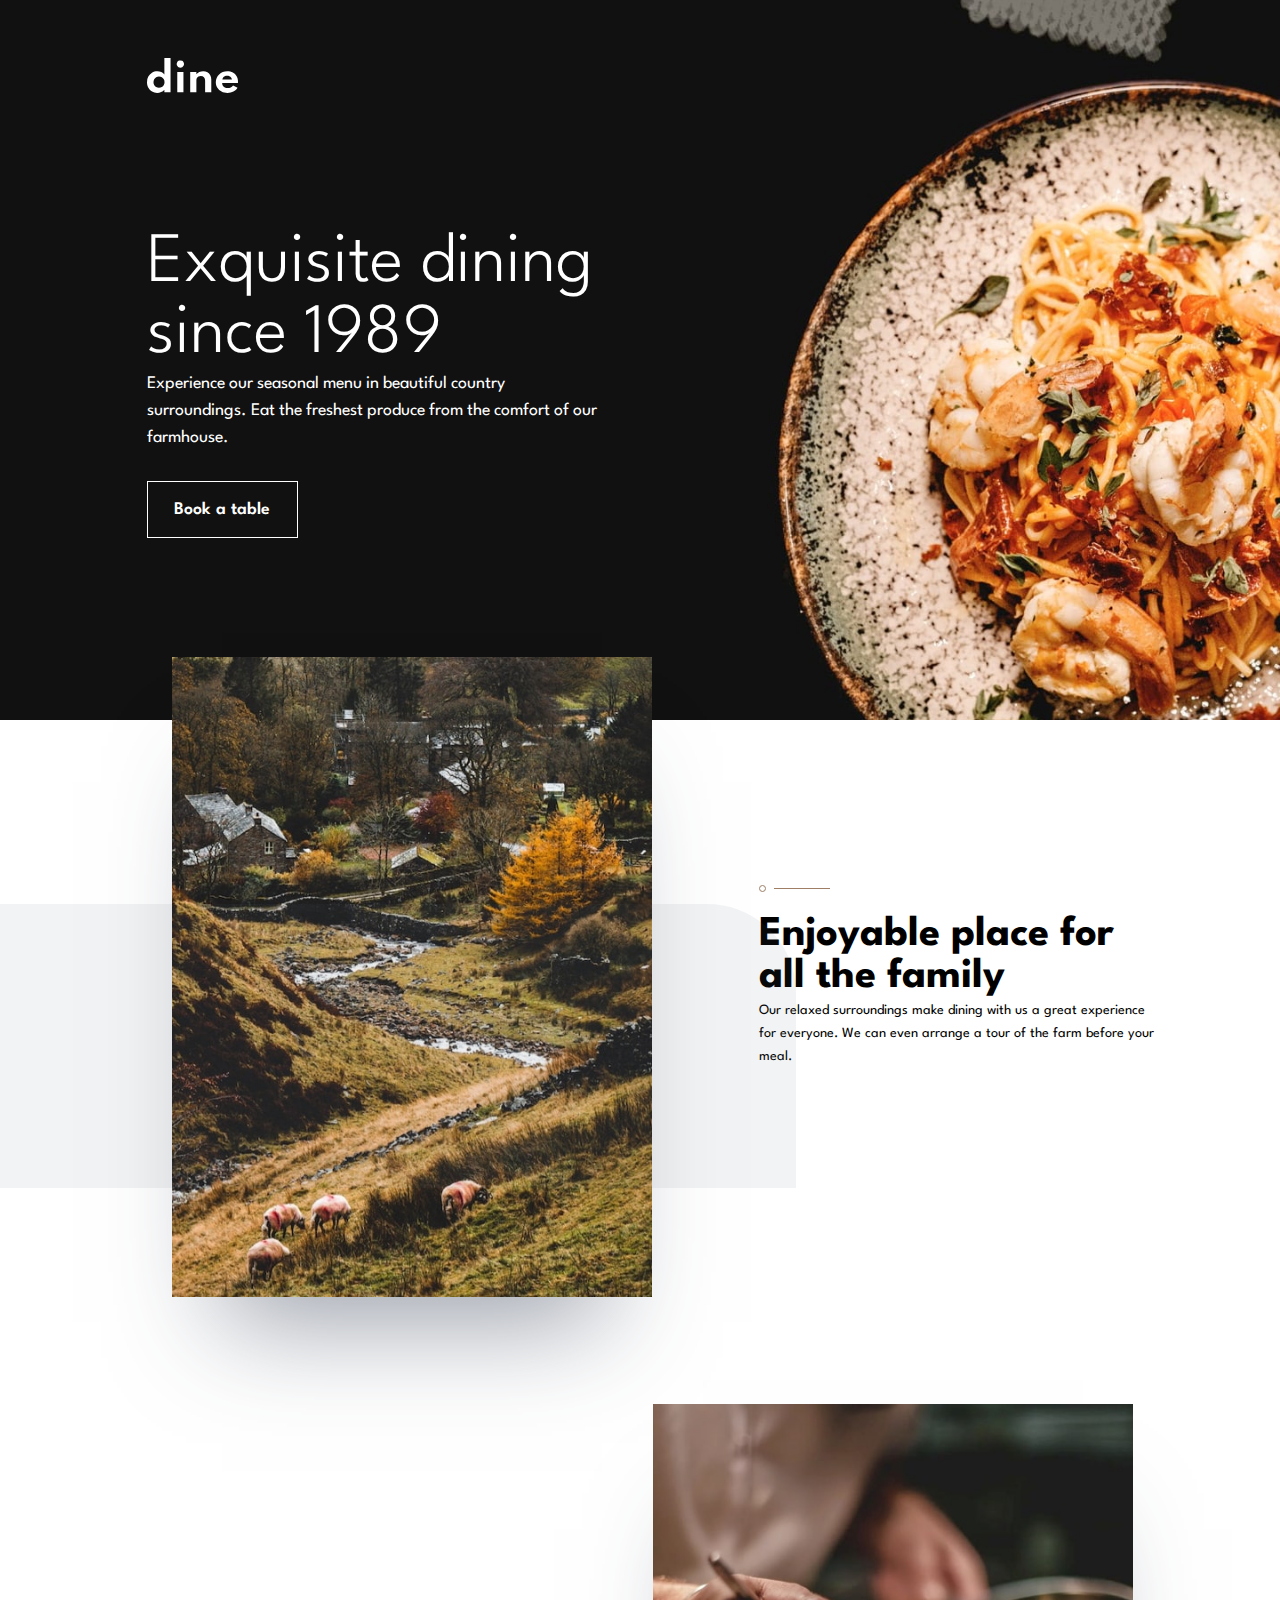
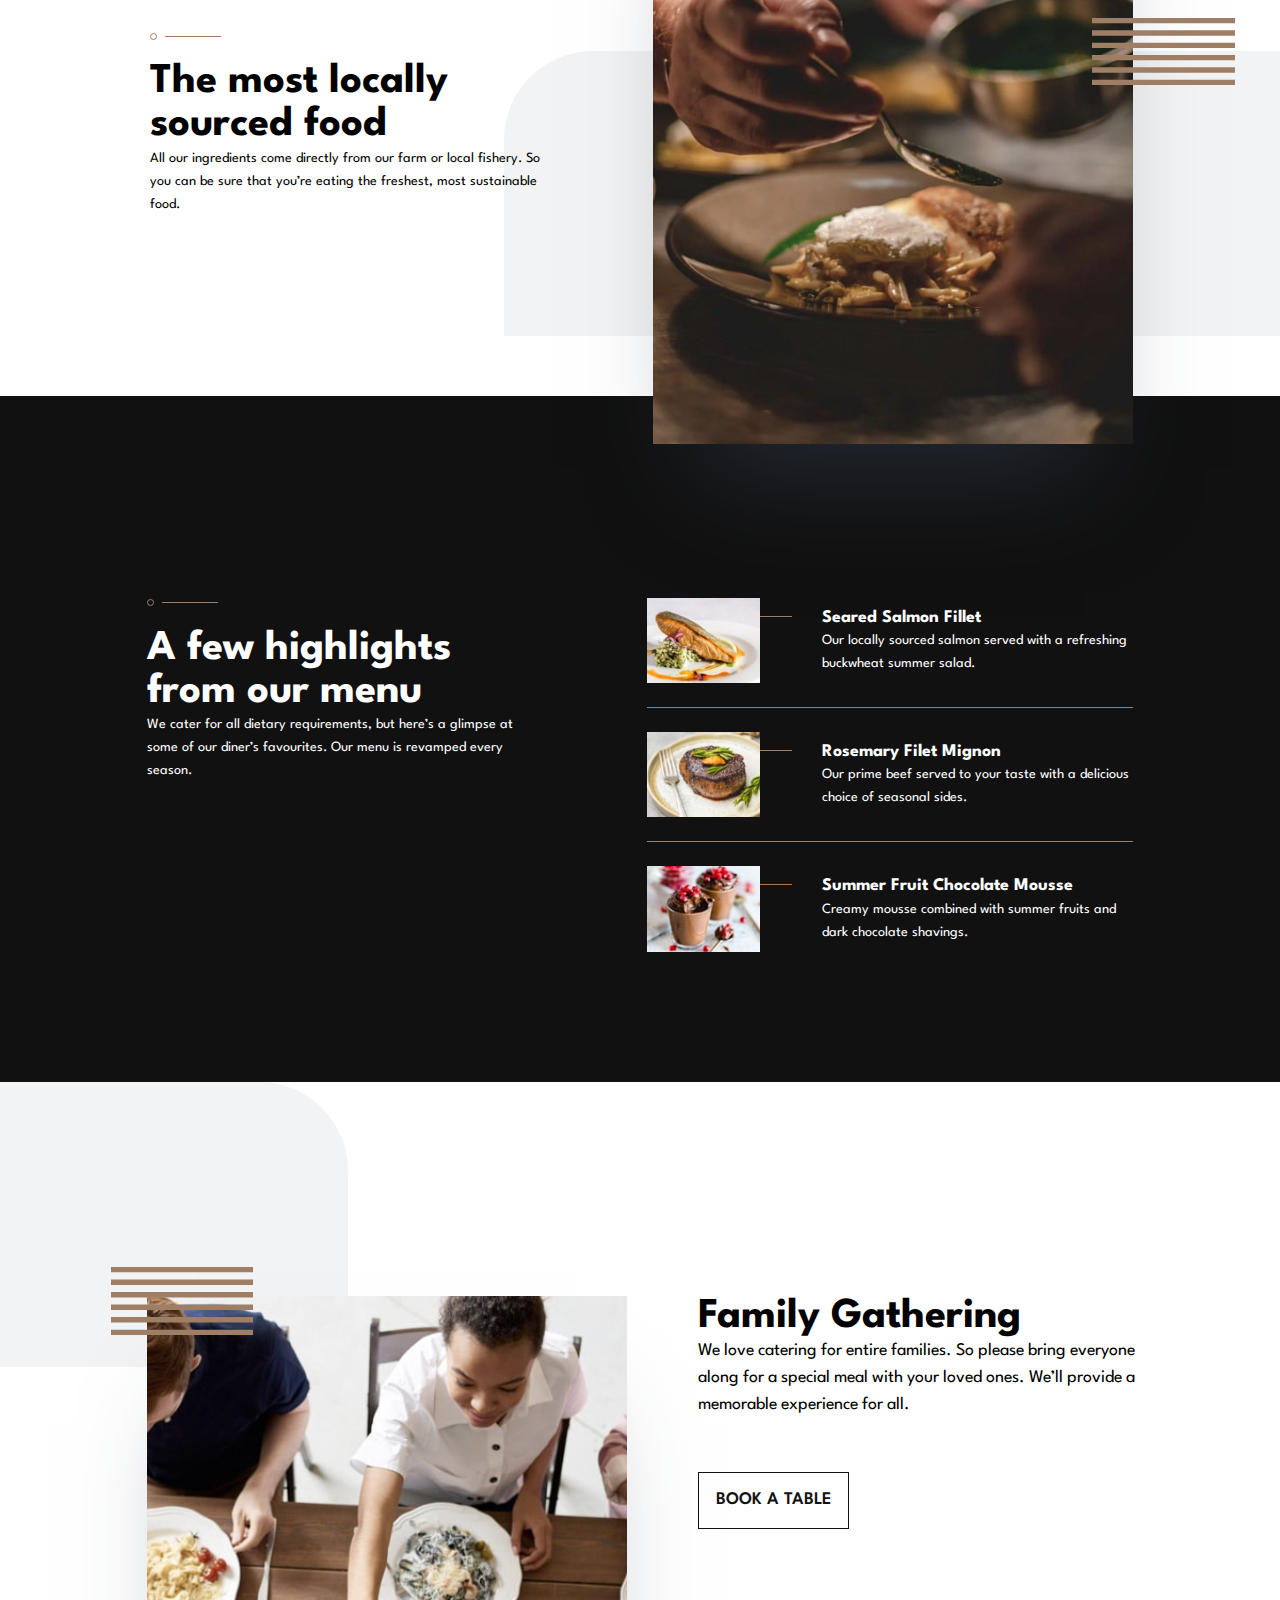
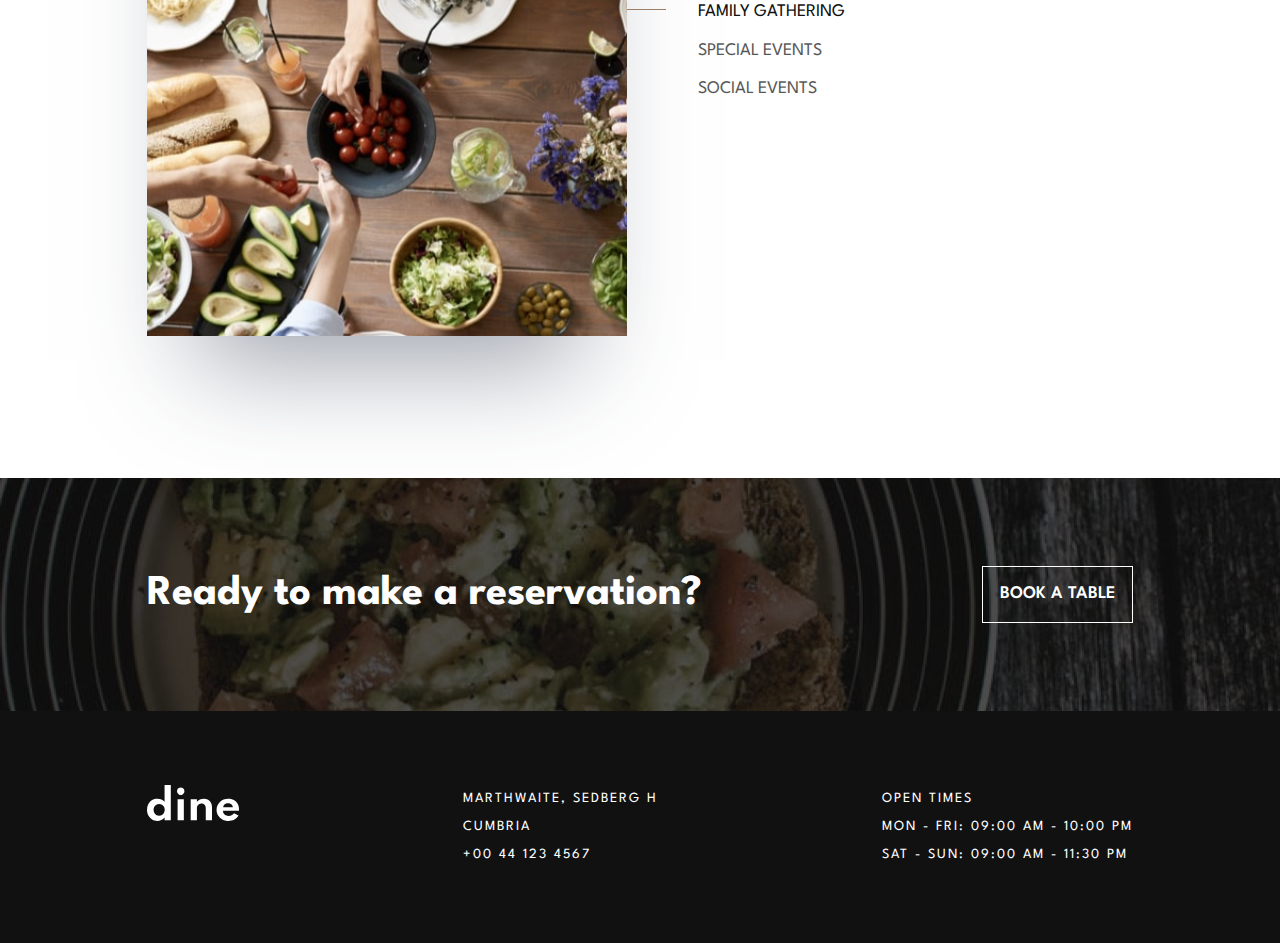
==== commit e78fb4e3: "minor bugs fix" ====
--- a/starter-code/index.html
+++ b/starter-code/index.html
@@ -6,7 +6,7 @@
   <meta name="viewport" content="width=device-width, initial-scale=1.0">
 
   <link rel="icon" type="image/png" sizes="32x32" href="./images/favicon-32x32.png">
-  <link rel="stylesheet" href="../css/style.css">
+  <link rel="stylesheet" href="../css/index.css">
   <title>Frontend Mentor | Dine Website Challenge</title>
   <script src="https://ajax.googleapis.com/ajax/libs/jquery/3.6.3/jquery.min.js"></script>
   <script src="/js/app.js"></script>
@@ -125,8 +125,11 @@
   <!--        end highlights from menu section        -->
 
   <!--            slider/booking section             -->
+  <img src="/starter-code/images/patterns/pattern-curve-top-right.svg" alt="pattern" class="pattern4">
+  <img src="/starter-code/images/patterns/pattern-lines.svg" alt="pattern" class="pattern5">
 
   <section class="slider">
+
     <div class="container">
       <div class="card_slider slider1">
         <img src="/starter-code/images/homepage/family-gathering-desktop.jpg" alt="family photo">
@@ -193,6 +196,25 @@
       </div>
     </div>
   </section>
+  <section class="reservation">
+    <h2 class="heading_L">Ready to make a reservation?</h2>
+    <button class="btnDark">BOOK A TABLE</button>
+  </section>
+  <footer class="footer">
+    <div class="footer_container">
+      <img src="/starter-code/images/logo.svg" alt="logo">
+      <address class="address">
+        <p class="bodySmall">Marthwaite, Sedberg h</p>
+        <p class="bodySmall">Cumbria</p>
+        <p class="bodySmall">+00 44 123 4567</p>
+      </address>
+      <div class="opening">
+        <p class="bodySmall">OPEN TIMES</p>
+        <p class="bodySmall">MON - FRI: 09:00 AM - 10:00 PM</p>
+        <p class="bodySmall">SAT - SUN: 09:00 AM - 11:30 PM</p>
+      </div>
+    </div>
+  </footer>
 </body>
 
 </html>--- a/css/index.css
+++ b/css/index.css
@@ -0,0 +1,297 @@
+@import url('../css/style.css');
+
+
+
+.hero_section{
+    display: flex;
+    flex-direction: column;
+    background-image: url('../starter-code/images/homepage/hero-bg-desktop.jpg');
+    background-size: cover;
+    background-position: center;
+    background-repeat: no-repeat;
+    width: 100vw;
+    aspect-ratio: 16/9;
+   
+}
+
+
+.logo{
+    position: relative;
+    left:11.458vw;
+    margin-top: 4.514vw;
+    width: 7.15vw;
+    height: 2.78vw;
+    background-image: url(../starter-code/images/logo.svg);
+    background-size: cover;
+    
+   
+}
+
+.title {
+   
+    position: relative;
+    left: 11.458vw;
+    width:35.20vw;
+    height:25.28vw;
+    display: flex;
+    flex-direction: column;
+    color: #fff;
+    margin-top: 10.625vw;
+}
+
+.title h1{
+    margin-top: 0px;;
+}
+
+.title>button{
+    margin-top: 30px;
+}
+
+.conteudo{
+    position: relative;
+    top: -3vw;
+    width: 100vw;
+    display: flex;
+    flex-direction: column;
+}
+
+.enjoyable_place{ 
+    display: flex;
+    flex-direction: row;
+    margin-top:-25px;
+    justify-content: center;
+    align-items: center;
+    
+}
+
+.enjoyable_place>img{
+    width:37.5vw;
+    height: 50vw;
+    object-fit: cover;
+    margin-left: 155px;
+    box-shadow: 0px 75px 100px -50px rgba(56, 66, 85, 0.503223);
+   
+}
+
+.card{
+    width: 31vw;
+}
+
+.card1{
+    margin: 11.8vw 8.33vw;
+}
+.divide{
+    margin-bottom: 1.39vw;
+}
+
+.pattern1{
+    position:absolute;
+    top:17.36vw;
+    width:62.15vw;
+}
+
+.pattern2{
+    position: absolute;
+    top: 75.764vw;
+    width: 62.15vw;
+    right:-20px;
+}
+.pattern3{
+    position: absolute;
+    top: 73.12vw;
+    width: 11.12vw;
+    right:3.54vw;
+    z-index: 99;
+}
+.sourced_food{ 
+    position: relative;
+    display: flex; 
+    margin-top:8.40vw;
+    justify-content: right;
+    align-items: center;
+    align-items: right;
+    right:11.46vw;
+
+    
+}
+.sourced_food>img{
+    width:37.5vw;
+    height: 50vw;
+    max-width: 540px;
+    max-height: 720px;
+    object-fit: cover;
+    box-shadow: 0px 75px 100px -50px rgba(56, 66, 85, 0.503223);
+}
+
+.card2, .card3{
+    margin-right: 8.33vw;
+}
+
+.card3{
+    margin-top: 2vw;
+    color:#fff;
+}
+.highlights{
+    margin-top: -6.77vw;
+    display: flex;
+    align-items: top;
+    justify-content: center;
+    background: var(--codGray);
+    padding: 13.88vw 11.46vw 8.33vw;
+    
+}
+
+.menu_item{
+    display: flex;
+    color:#fff;
+    padding: 1.5rem 0;
+    border-bottom: 1px solid var(--beaver);
+}
+
+.menu_item:last-child{
+    border: none;
+}
+.menu_item>img{
+    width:8.89vw;
+}
+.divide1{
+    width: 32px;
+    height:1px;
+    background: var(--beaver);
+    margin-right: 30px;
+    margin-top:18px;
+}
+
+.menu_card{
+    width:24.3vw;
+    margin-top:10px;
+    padding: 0;
+}
+
+.slider{
+    padding: 11.11vw 11.458vw;
+    
+  
+}
+.container{
+    display: flex;
+    gap:22.9vw;
+    transition: 0.8s ease-in;
+}
+
+.showSpecial{
+    transform: translateX(-100vw);
+    transition: 0.8s ease-in;
+}
+.showSocial{
+    transform: translateX(-200vw);
+    transition: 0.8s ease-in;
+}
+.showFamily{
+    transform: translateX(0);
+    transition: 0.8s ease-in;
+}
+
+.card_slider{
+    display: flex;
+   
+}
+.card_slider>img{
+    width:37.5vw;
+    height: 50vw;
+    object-fit: cover;
+    box-shadow: 0px 75px 100px -50px rgba(56, 66, 85, 0.503223);  
+}
+.event_description{
+    min-width: 31vw;
+}
+.event_type{
+    margin-bottom: 4.17vw;
+}
+.event_options{
+    margin-top: 5.50vw;
+    display: flex;
+    flex-direction: column;
+}
+
+.event_options>p{
+    cursor: pointer;
+    color:var(--codGray);
+    margin-bottom: 0.75rem;
+    text-transform: uppercase;
+    opacity: .7;
+}
+
+.event_options>p:hover{
+    opacity: 1;
+}
+
+
+.selector, .selector2, .selector3{
+    
+    width:95px;
+    height:1px;
+    background:var(--beaver);
+    margin-right: 32px;
+}
+
+.selector{
+    margin-top: 24.50vw;
+}
+.selector2{
+    margin-top: 27.50vw;
+}
+.selector3{
+    margin-top: 30.50vw;
+}
+
+.reservation{
+    display: flex;
+    justify-content: space-between;
+    align-items: center;
+    padding: 6.87vw 11.45vw;
+    background-image: url("/starter-code/images/homepage/ready-bg-desktop.jpg");
+    width:100%;
+
+}
+
+.reservation>h2 {
+    color:#fff;
+}
+
+.footer{
+    padding: 5.80vw 11.45vw;
+    background: var(--codGray);
+}
+
+.footer_container{
+    display: flex;
+    justify-content: space-between;
+    align-items: top;
+}
+.footer_container>img{
+    width: 7.22vw;
+    height:2.78vw;
+}
+.address{
+    font-style: normal;
+}
+.pattern4, .pattern5{
+    position: absolute;
+    display: inline;
+
+}
+.pattern4{
+    left:-35%;
+    z-index: -1;
+    width: 62.152vw;
+}
+.pattern5{
+    position: relative;
+    top:14.48vw;
+    left:8.68vw;
+    z-index: 3;
+    width: 11.11vw;
+    
+   
+}